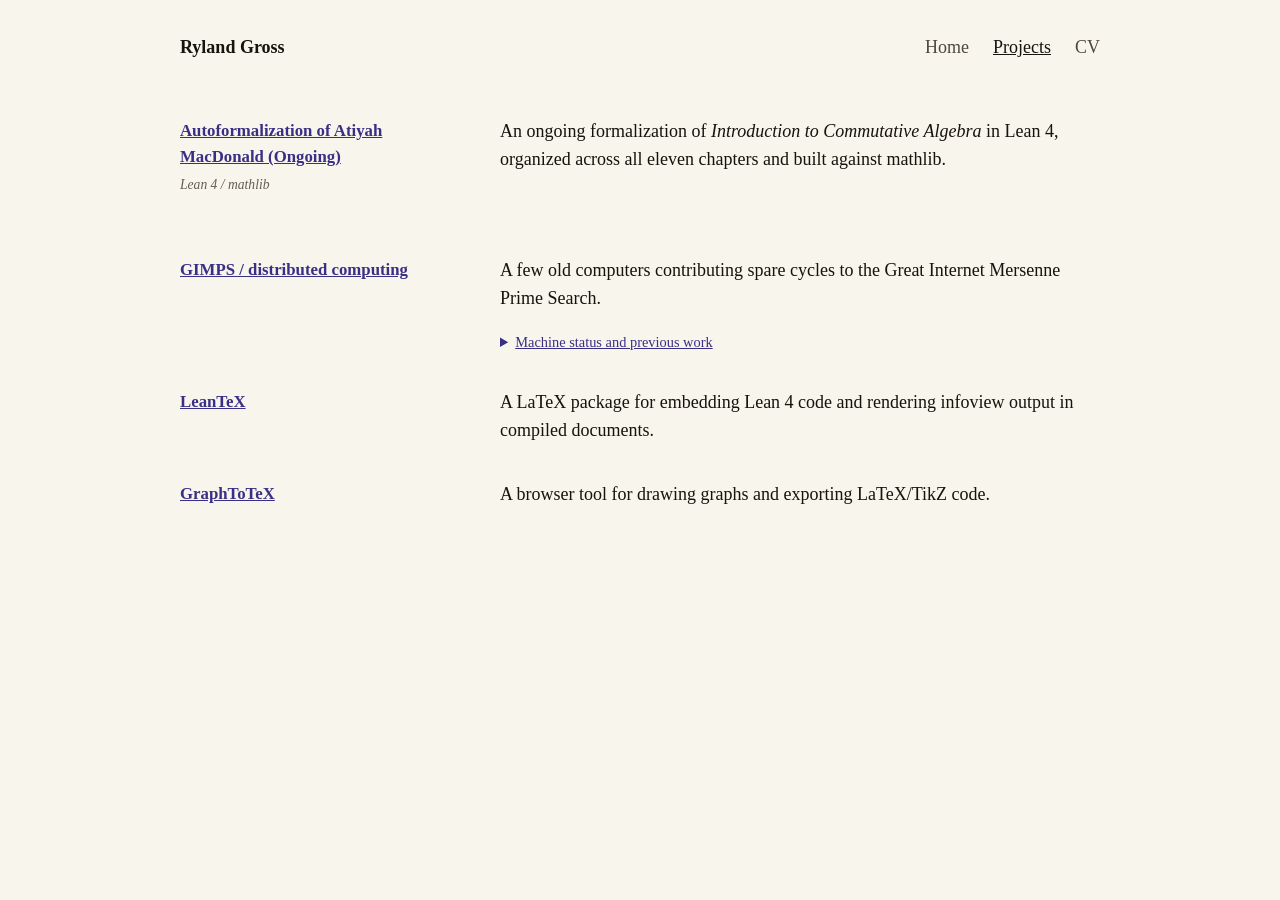
==== projects.html @ 99336fa5 "Simplify website and reorganize projects" ====
<!DOCTYPE html>
<html lang="en">
<head>
  <meta charset="utf-8" />
  <meta name="viewport" content="width=device-width, initial-scale=1" />
  <meta name="description" content="Projects by Ryland Gross." />
  <title>Projects | Ryland Gross</title>
  <link rel="stylesheet" href="styles.css?v=20260818b" />
</head>
<body>
  <div class="page-shell">
    <header class="site-header">
      <a class="wordmark" href="index.html">Ryland Gross</a>
      <nav aria-label="Main navigation">
        <a href="index.html">Home</a>
        <a href="projects.html" aria-current="page">Projects</a>
        <a href="CV.pdf">CV</a>
      </nav>
    </header>

    <main class="projects-list">
      <article class="project project-primary">
        <div class="project-name">
          <h2><a href="https://github.com/rgrossharv/fullyformalatiyahmacdonald" target="_blank" rel="noreferrer">Autoformalization of Atiyah MacDonald (Ongoing)</a></h2>
          <p class="project-meta">Lean 4 / mathlib</p>
        </div>
        <div class="project-copy">
          <p>
            An ongoing formalization of <cite>Introduction to Commutative Algebra</cite>
            in Lean 4, organized across all eleven chapters and built against mathlib.
          </p>
        </div>
      </article>

      <article class="project">
        <div class="project-name">
          <h2><a href="https://www.mersenne.org/" target="_blank" rel="noreferrer">GIMPS / distributed computing</a></h2>
        </div>
        <div class="project-copy">
          <p>
            A few old computers contributing spare cycles to the Great Internet
            Mersenne Prime Search.
          </p>
          <details class="status-drawer">
            <summary>Machine status and previous work</summary>
            <div id="gimps-status" aria-live="polite">
              <p>Loading status&hellip;</p>
            </div>
            <div id="gimps-completed" aria-live="polite"></div>
          </details>
        </div>
      </article>

      <article class="project">
        <div class="project-name">
          <h2><a href="https://rgrossharv.github.io/LeanTeX/" target="_blank" rel="noreferrer">LeanTeX</a></h2>
        </div>
        <div class="project-copy">
          <p>
            A LaTeX package for embedding Lean 4 code and rendering infoview output
            in compiled documents.
          </p>
        </div>
      </article>

      <article class="project">
        <div class="project-name">
          <h2><a href="https://graphtotex.com" target="_blank" rel="noreferrer">GraphToTeX</a></h2>
        </div>
        <div class="project-copy">
          <p>A browser tool for drawing graphs and exporting LaTeX/TikZ code.</p>
        </div>
      </article>
    </main>
  </div>
  <script src="projects.js?v=20260818b" defer></script>
</body>
</html>
---- styles.css ----
* {
  box-sizing: border-box;
}

body {
  margin: 0;
  color: #17130d;
  background: #f8f5ed;
  font-family: Georgia, "Times New Roman", serif;
  font-size: 18px;
  line-height: 1.55;
}

a {
  color: #392f85;
}

a:hover {
  color: #7d271f;
}

.page-shell {
  width: min(920px, calc(100% - 40px));
  margin: 0 auto;
  padding: 34px 0 60px;
}

.site-header {
  display: flex;
  align-items: baseline;
  justify-content: space-between;
  gap: 24px;
  margin-bottom: 52px;
}

.wordmark {
  color: inherit;
  font-weight: 700;
  text-decoration: none;
}

.site-header nav {
  display: flex;
  gap: 24px;
}

.site-header nav a {
  color: #4e473f;
  text-decoration: none;
}

.site-header nav a:hover,
.site-header nav a[aria-current="page"] {
  color: #17130d;
  text-decoration: underline;
}

h1 {
  margin: 0 0 24px;
  font-size: 1.55rem;
}

h2 {
  margin: 0 0 4px;
  font-size: 1.05rem;
}

p {
  margin: 0 0 1em;
}

.home-layout {
  display: grid;
  grid-template-columns: minmax(0, 1fr) 300px;
  gap: 52px;
  align-items: center;
}

.portrait {
  display: block;
  width: 100%;
  aspect-ratio: 4 / 5;
  object-fit: cover;
  object-position: 42% 52%;
}

.contact-list {
  margin: 22px 0 0;
}

.contact-list div {
  display: grid;
  grid-template-columns: 72px minmax(0, 1fr);
  gap: 12px;
}

.contact-list dt {
  font-weight: 700;
}

.contact-list dd {
  margin: 0;
  overflow-wrap: anywhere;
}

.projects-list {
  padding-top: 4px;
}

.project {
  display: grid;
  grid-template-columns: minmax(210px, 280px) minmax(0, 1fr);
  gap: 40px;
  align-items: start;
  margin-bottom: 36px;
}

.project-primary {
  margin-bottom: 54px;
}

.project-copy p:last-child {
  margin-bottom: 0;
}

.project-meta {
  margin-bottom: 8px;
  color: #645e55;
  font-size: 0.85rem;
  font-style: italic;
}

.status-drawer {
  margin-top: 8px;
  font-size: 0.9rem;
}

.status-drawer summary {
  color: #392f85;
  cursor: pointer;
  text-decoration: underline;
}

.gimps-card,
.gimps-completed-result {
  margin-top: 12px;
}

.gimps-card-header {
  display: flex;
  justify-content: space-between;
  gap: 16px;
}

.gimps-card h4,
.gimps-card p,
.gimps-completed-result p {
  margin-bottom: 0;
}

.status-pill {
  color: #645e55;
  font-size: 0.8rem;
}

.status-pill-running {
  color: #315a3c;
}

@media (max-width: 650px) {
  body {
    font-size: 17px;
  }

  .page-shell {
    width: min(920px, calc(100% - 28px));
    padding-top: 22px;
  }

  .site-header {
    display: block;
    margin-bottom: 36px;
  }

  .site-header nav {
    gap: 18px;
    margin-top: 8px;
  }

  .home-layout {
    grid-template-columns: 1fr;
    gap: 30px;
  }

  .portrait {
    width: min(100%, 320px);
  }

}

@media (max-width: 520px) {
  .project {
    grid-template-columns: 1fr;
    gap: 5px;
    margin-bottom: 32px;
  }

  .project-primary {
    margin-bottom: 46px;
  }
}
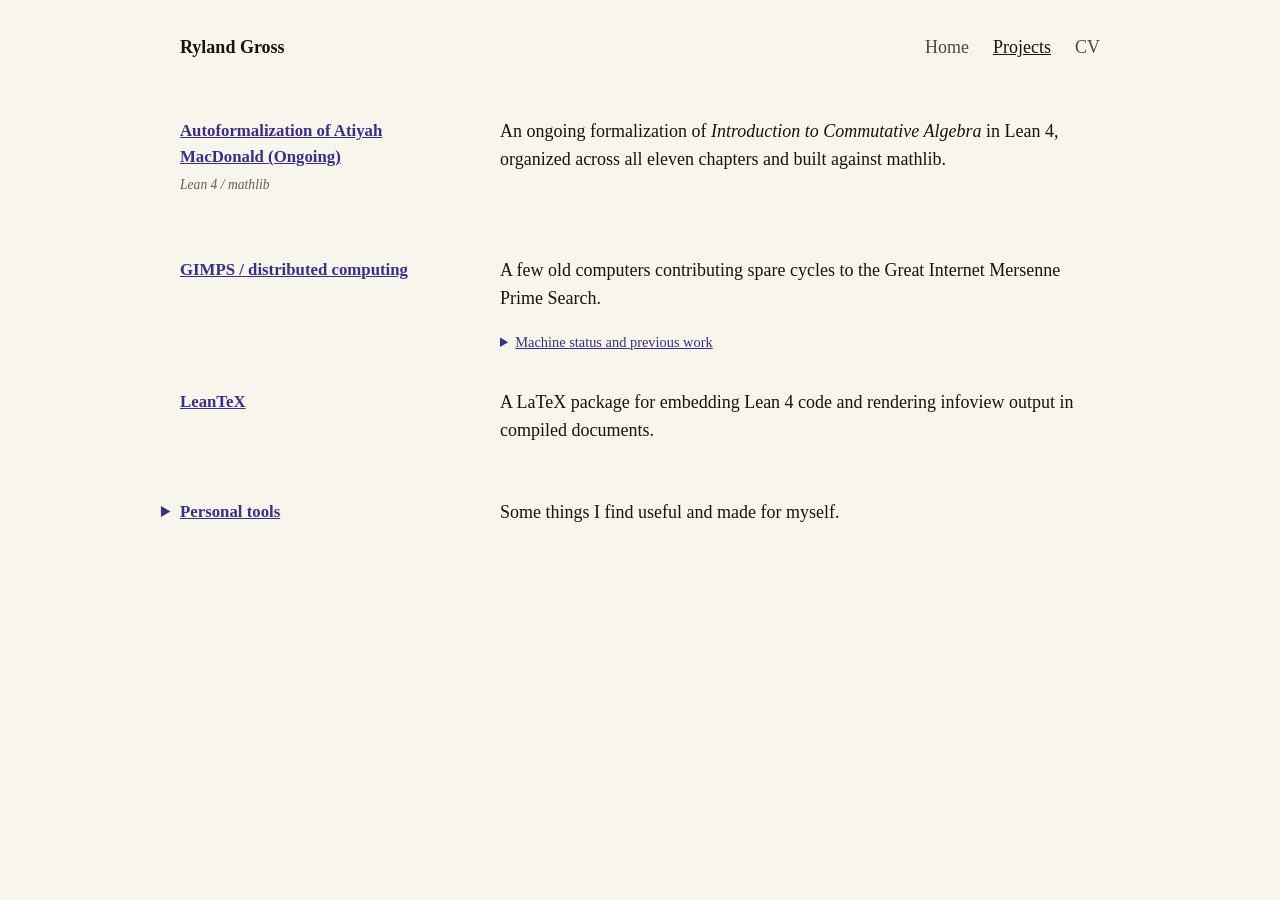
==== commit 5a3514e7: "add personal tools section" ====
--- a/projects.html
+++ b/projects.html
@@ -63,12 +63,18 @@
         </div>
       </article>
 
-      <article class="project">
+      <article class="project personal-tools">
         <div class="project-name">
-          <h2><a href="https://graphtotex.com" target="_blank" rel="noreferrer">GraphToTeX</a></h2>
+          <details>
+            <summary>Personal tools</summary>
+            <div class="personal-tools-list">
+              <p><a href="https://graphtotex.com" target="_blank" rel="noreferrer">GraphToTeX</a> — a browser tool for drawing graphs and exporting LaTeX/TikZ code.</p>
+              <p><a href="https://russian.rylandgross.com" target="_blank" rel="noreferrer">Russian</a> — Russian vocabulary study tools.</p>
+            </div>
+          </details>
         </div>
         <div class="project-copy">
-          <p>A browser tool for drawing graphs and exporting LaTeX/TikZ code.</p>
+          <p>Some things I find useful and made for myself.</p>
         </div>
       </article>
     </main>
--- a/styles.css
+++ b/styles.css
@@ -141,6 +141,37 @@
   text-decoration: underline;
 }
 
+.personal-tools {
+  margin-top: 54px;
+}
+
+.personal-tools summary {
+  color: #392f85;
+  cursor: pointer;
+  font-size: 1.05rem;
+  font-weight: 700;
+  list-style-position: outside;
+  text-decoration: underline;
+}
+
+.personal-tools summary:hover {
+  color: #7d271f;
+}
+
+.personal-tools details {
+  font-size: 1rem;
+}
+
+.personal-tools-list {
+  margin-top: 14px;
+  font-size: 0.9rem;
+  font-weight: 400;
+}
+
+.personal-tools-list p:last-child {
+  margin-bottom: 0;
+}
+
 .gimps-card,
 .gimps-completed-result {
   margin-top: 12px;
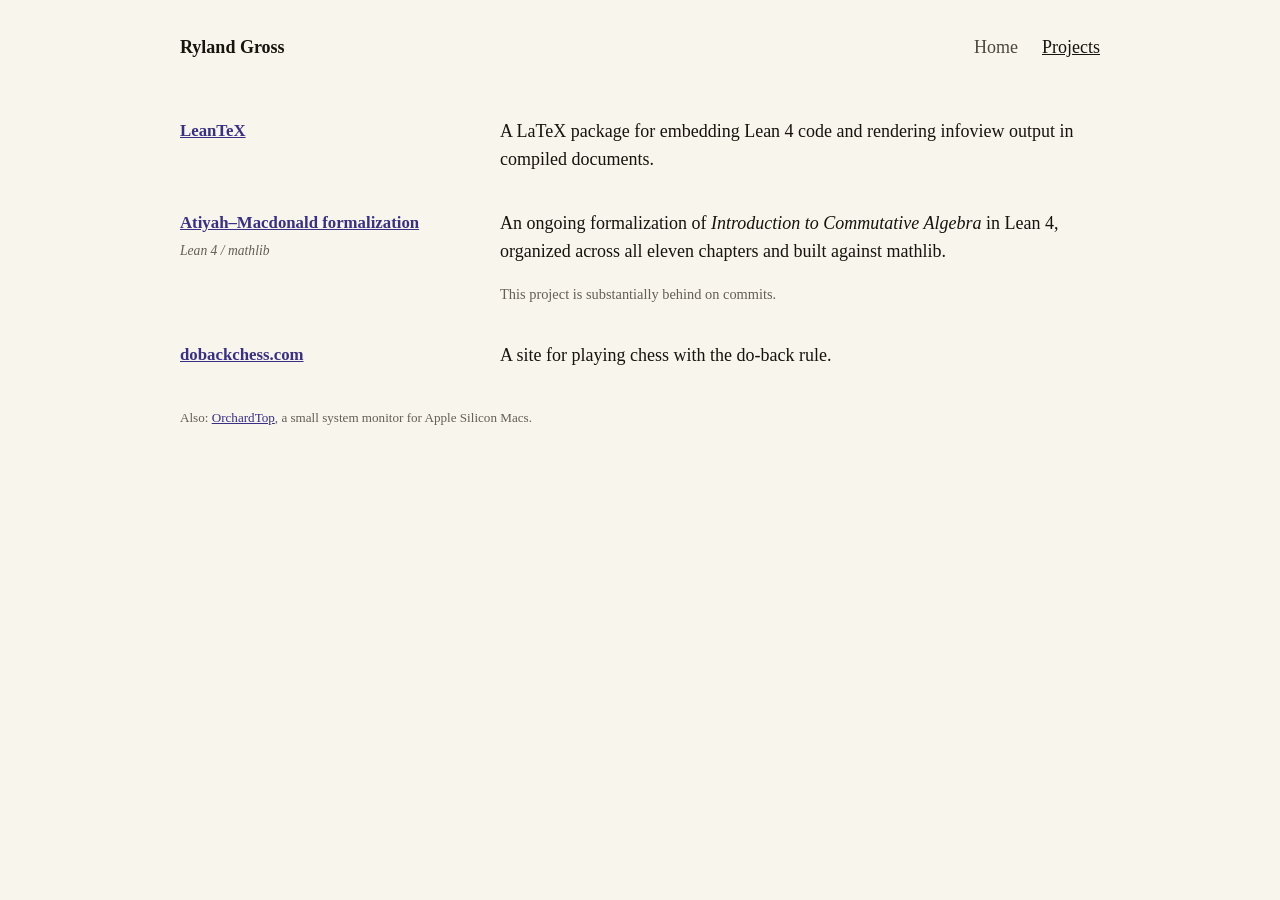
==== commit 2f385fec: "Simplify personal site" ====
--- a/projects.html
+++ b/projects.html
@@ -5,7 +5,7 @@
   <meta name="viewport" content="width=device-width, initial-scale=1" />
   <meta name="description" content="Projects by Ryland Gross." />
   <title>Projects | Ryland Gross</title>
-  <link rel="stylesheet" href="styles.css?v=20260818b" />
+  <link rel="stylesheet" href="styles.css?v=20260926" />
 </head>
 <body>
   <div class="page-shell">
@@ -14,43 +14,10 @@
       <nav aria-label="Main navigation">
         <a href="index.html">Home</a>
         <a href="projects.html" aria-current="page">Projects</a>
-        <a href="CV.pdf">CV</a>
       </nav>
     </header>
 
     <main class="projects-list">
-      <article class="project project-primary">
-        <div class="project-name">
-          <h2><a href="https://github.com/rgrossharv/fullyformalatiyahmacdonald" target="_blank" rel="noreferrer">Autoformalization of Atiyah MacDonald (Ongoing)</a></h2>
-          <p class="project-meta">Lean 4 / mathlib</p>
-        </div>
-        <div class="project-copy">
-          <p>
-            An ongoing formalization of <cite>Introduction to Commutative Algebra</cite>
-            in Lean 4, organized across all eleven chapters and built against mathlib.
-          </p>
-        </div>
-      </article>
-
-      <article class="project">
-        <div class="project-name">
-          <h2><a href="https://www.mersenne.org/" target="_blank" rel="noreferrer">GIMPS / distributed computing</a></h2>
-        </div>
-        <div class="project-copy">
-          <p>
-            A few old computers contributing spare cycles to the Great Internet
-            Mersenne Prime Search.
-          </p>
-          <details class="status-drawer">
-            <summary>Machine status and previous work</summary>
-            <div id="gimps-status" aria-live="polite">
-              <p>Loading status&hellip;</p>
-            </div>
-            <div id="gimps-completed" aria-live="polite"></div>
-          </details>
-        </div>
-      </article>
-
       <article class="project">
         <div class="project-name">
           <h2><a href="https://rgrossharv.github.io/LeanTeX/" target="_blank" rel="noreferrer">LeanTeX</a></h2>
@@ -63,22 +30,36 @@
         </div>
       </article>
 
-      <article class="project personal-tools">
+      <article class="project">
         <div class="project-name">
-          <details>
-            <summary>Personal tools</summary>
-            <div class="personal-tools-list">
-              <p><a href="https://graphtotex.com" target="_blank" rel="noreferrer">GraphToTeX</a> — a browser tool for drawing graphs and exporting LaTeX/TikZ code.</p>
-              <p><a href="https://russian.rylandgross.com" target="_blank" rel="noreferrer">Russian</a> — Russian vocabulary study tools.</p>
-            </div>
-          </details>
+          <h2><a href="https://github.com/rgrossharv/fullyformalatiyahmacdonald" target="_blank" rel="noreferrer">Atiyah–Macdonald formalization</a></h2>
+          <p class="project-meta">Lean 4 / mathlib</p>
         </div>
         <div class="project-copy">
-          <p>Some things I find useful and made for myself.</p>
+          <p>
+            An ongoing formalization of <cite>Introduction to Commutative Algebra</cite>
+            in Lean 4, organized across all eleven chapters and built against mathlib.
+          </p>
+          <p class="project-note">This project is substantially behind on commits.</p>
         </div>
       </article>
+
+      <article class="project">
+        <div class="project-name">
+          <h2><a href="https://dobackchess.com/" target="_blank" rel="noreferrer">dobackchess.com</a></h2>
+        </div>
+        <div class="project-copy">
+          <p>
+            A site for playing chess with the do-back rule.
+          </p>
+        </div>
+      </article>
+
+      <p class="project-aside">
+        Also: <a href="https://github.com/rgrossharv/orchardtop" target="_blank" rel="noreferrer">OrchardTop</a>,
+        a small system monitor for Apple Silicon Macs.
+      </p>
     </main>
   </div>
-  <script src="projects.js?v=20260818b" defer></script>
 </body>
 </html>
--- a/styles.css
+++ b/styles.css
@@ -71,8 +71,8 @@
 
 .home-layout {
   display: grid;
-  grid-template-columns: minmax(0, 1fr) 300px;
-  gap: 52px;
+  grid-template-columns: minmax(0, 1fr) 340px;
+  gap: 42px;
   align-items: center;
 }
 
@@ -115,10 +115,6 @@
   margin-bottom: 36px;
 }
 
-.project-primary {
-  margin-bottom: 54px;
-}
-
 .project-copy p:last-child {
   margin-bottom: 0;
 }
@@ -130,72 +126,15 @@
   font-style: italic;
 }
 
-.status-drawer {
-  margin-top: 8px;
+.project-note,
+.project-aside {
   font-size: 0.9rem;
+  color: #645e55;
 }
 
-.status-drawer summary {
-  color: #392f85;
-  cursor: pointer;
-  text-decoration: underline;
-}
-
-.personal-tools {
-  margin-top: 54px;
-}
-
-.personal-tools summary {
-  color: #392f85;
-  cursor: pointer;
-  font-size: 1.05rem;
-  font-weight: 700;
-  list-style-position: outside;
-  text-decoration: underline;
-}
-
-.personal-tools summary:hover {
-  color: #7d271f;
-}
-
-.personal-tools details {
-  font-size: 1rem;
-}
-
-.personal-tools-list {
-  margin-top: 14px;
-  font-size: 0.9rem;
-  font-weight: 400;
-}
-
-.personal-tools-list p:last-child {
-  margin-bottom: 0;
-}
-
-.gimps-card,
-.gimps-completed-result {
-  margin-top: 12px;
-}
-
-.gimps-card-header {
-  display: flex;
-  justify-content: space-between;
-  gap: 16px;
-}
-
-.gimps-card h4,
-.gimps-card p,
-.gimps-completed-result p {
-  margin-bottom: 0;
-}
-
-.status-pill {
-  color: #645e55;
-  font-size: 0.8rem;
-}
-
-.status-pill-running {
-  color: #315a3c;
+.project-aside {
+  margin-top: 4px;
+  font-size: 0.82rem;
 }
 
 @media (max-width: 650px) {
@@ -224,7 +163,7 @@
   }
 
   .portrait {
-    width: min(100%, 320px);
+    width: min(100%, 340px);
   }
 
 }
@@ -236,7 +175,4 @@
     margin-bottom: 32px;
   }
 
-  .project-primary {
-    margin-bottom: 46px;
-  }
 }
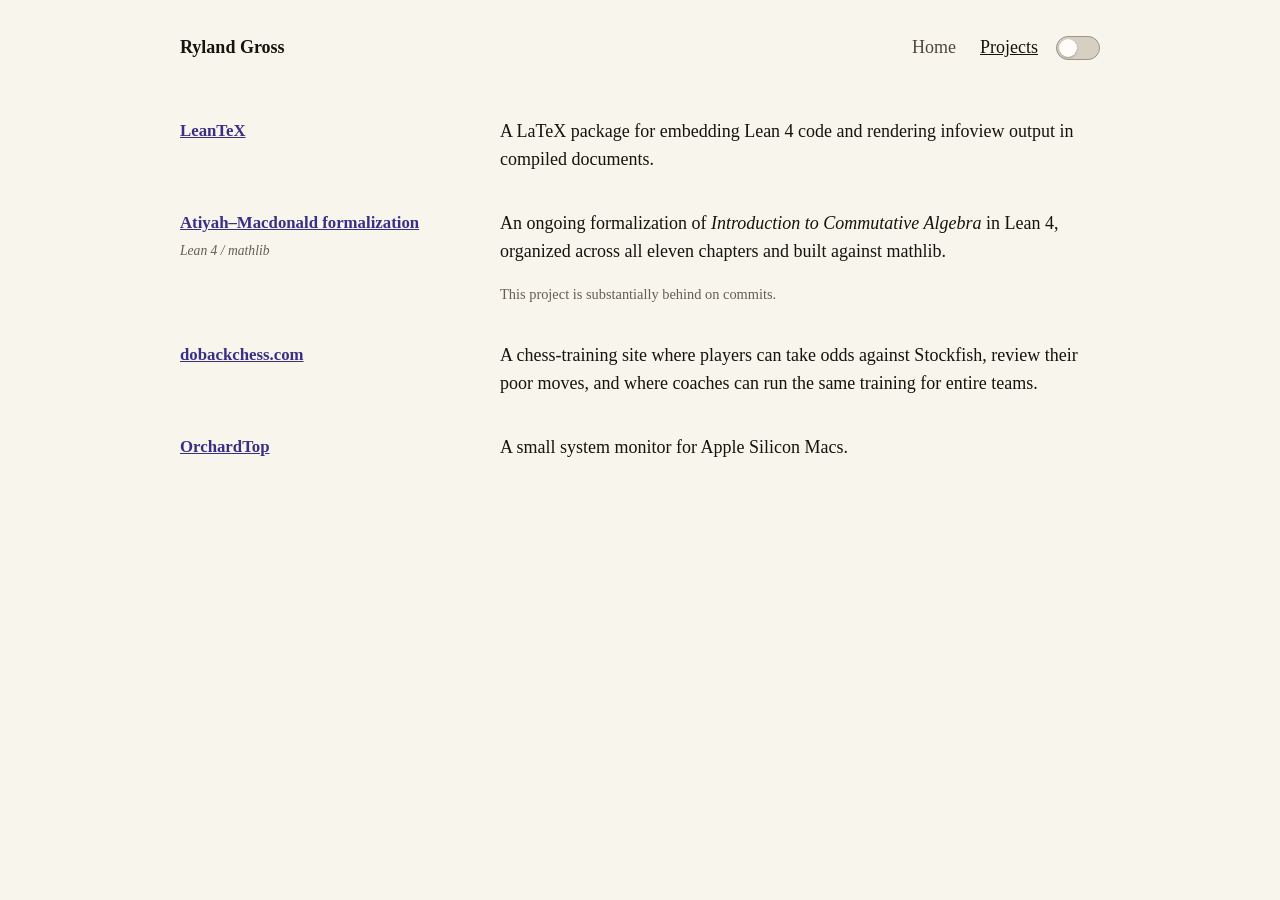
==== commit 70c5885d: "update and further simplify personal site and give extra details about dobackchess.com" ====
--- a/projects.html
+++ b/projects.html
@@ -5,16 +5,36 @@
   <meta name="viewport" content="width=device-width, initial-scale=1" />
   <meta name="description" content="Projects by Ryland Gross." />
   <title>Projects | Ryland Gross</title>
-  <link rel="stylesheet" href="styles.css?v=20260926" />
+  <link rel="stylesheet" href="styles.css?v=20260926c" />
+  <script>
+    (() => {
+      let savedTheme = null;
+      try {
+        savedTheme = localStorage.getItem("theme");
+      } catch (_) {
+        // Use the system preference when storage is unavailable.
+      }
+
+      const theme = savedTheme === "dark" || savedTheme === "light"
+        ? savedTheme
+        : window.matchMedia("(prefers-color-scheme: dark)").matches ? "dark" : "light";
+      document.documentElement.dataset.theme = theme;
+    })();
+  </script>
 </head>
 <body>
   <div class="page-shell">
     <header class="site-header">
       <a class="wordmark" href="index.html">Ryland Gross</a>
-      <nav aria-label="Main navigation">
-        <a href="index.html">Home</a>
-        <a href="projects.html" aria-current="page">Projects</a>
-      </nav>
+      <div class="header-actions">
+        <nav aria-label="Main navigation">
+          <a href="index.html">Home</a>
+          <a href="projects.html" aria-current="page">Projects</a>
+        </nav>
+        <button class="theme-toggle" type="button" role="switch" aria-checked="false" aria-label="Toggle dark mode">
+          <span class="theme-toggle-thumb" aria-hidden="true"></span>
+        </button>
+      </div>
     </header>
 
     <main class="projects-list">
@@ -50,16 +70,23 @@
         </div>
         <div class="project-copy">
           <p>
-            A site for playing chess with the do-back rule.
+            A chess-training site where players can take odds against Stockfish,
+            review their poor moves, and where coaches can run the same training
+            for entire teams.
           </p>
         </div>
       </article>
 
-      <p class="project-aside">
-        Also: <a href="https://github.com/rgrossharv/orchardtop" target="_blank" rel="noreferrer">OrchardTop</a>,
-        a small system monitor for Apple Silicon Macs.
-      </p>
+      <article class="project">
+        <div class="project-name">
+          <h2><a href="https://github.com/rgrossharv/orchardtop" target="_blank" rel="noreferrer">OrchardTop</a></h2>
+        </div>
+        <div class="project-copy">
+          <p>A small system monitor for Apple Silicon Macs.</p>
+        </div>
+      </article>
     </main>
   </div>
+  <script src="theme.js?v=20260926c" defer></script>
 </body>
 </html>
--- a/styles.css
+++ b/styles.css
@@ -1,22 +1,67 @@
+:root {
+  color-scheme: light;
+  --background: #f8f5ed;
+  --text: #17130d;
+  --link: #392f85;
+  --link-hover: #7d271f;
+  --nav-link: #4e473f;
+  --muted: #645e55;
+  --toggle-track: #d6cfc3;
+  --toggle-border: #9c9488;
+  --toggle-thumb: #fffdf8;
+}
+
+html[data-theme="dark"] {
+  color-scheme: dark;
+  --background: #181613;
+  --text: #f0ece4;
+  --link: #beb7ff;
+  --link-hover: #ffb5a9;
+  --nav-link: #c7c0b6;
+  --muted: #b5ada1;
+  --toggle-track: #55504a;
+  --toggle-border: #918a80;
+  --toggle-thumb: #f0ece4;
+}
+
+@media (prefers-color-scheme: dark) {
+  html:not([data-theme]) {
+    color-scheme: dark;
+    --background: #181613;
+    --text: #f0ece4;
+    --link: #beb7ff;
+    --link-hover: #ffb5a9;
+    --nav-link: #c7c0b6;
+    --muted: #b5ada1;
+    --toggle-track: #55504a;
+    --toggle-border: #918a80;
+    --toggle-thumb: #f0ece4;
+  }
+
+  html:not([data-theme]) .theme-toggle-thumb {
+    transform: translateX(20px);
+  }
+}
+
 * {
   box-sizing: border-box;
 }
 
 body {
   margin: 0;
-  color: #17130d;
-  background: #f8f5ed;
+  color: var(--text);
+  background: var(--background);
   font-family: Georgia, "Times New Roman", serif;
   font-size: 18px;
   line-height: 1.55;
 }
 
 a {
-  color: #392f85;
+  color: var(--link);
 }
 
 a:hover {
-  color: #7d271f;
+  color: var(--link-hover);
 }
 
 .page-shell {
@@ -44,15 +89,57 @@
   gap: 24px;
 }
 
+.header-actions {
+  display: flex;
+  align-items: center;
+  gap: 18px;
+}
+
 .site-header nav a {
-  color: #4e473f;
+  color: var(--nav-link);
   text-decoration: none;
 }
 
 .site-header nav a:hover,
 .site-header nav a[aria-current="page"] {
-  color: #17130d;
+  color: var(--text);
   text-decoration: underline;
+}
+
+.theme-toggle {
+  display: inline-flex;
+  width: 44px;
+  height: 24px;
+  flex: 0 0 auto;
+  align-items: center;
+  padding: 2px;
+  border: 1px solid var(--toggle-border);
+  border-radius: 999px;
+  background: var(--toggle-track);
+  cursor: pointer;
+}
+
+.theme-toggle:hover {
+  border-color: var(--link);
+}
+
+.theme-toggle:focus-visible {
+  outline: 2px solid var(--link);
+  outline-offset: 3px;
+}
+
+.theme-toggle-thumb {
+  display: block;
+  width: 18px;
+  height: 18px;
+  border-radius: 50%;
+  background: var(--toggle-thumb);
+  box-shadow: 0 1px 2px rgb(0 0 0 / 25%);
+  transition: transform 160ms ease;
+}
+
+html[data-theme="dark"] .theme-toggle-thumb {
+  transform: translateX(20px);
 }
 
 h1 {
@@ -121,20 +208,14 @@
 
 .project-meta {
   margin-bottom: 8px;
-  color: #645e55;
+  color: var(--muted);
   font-size: 0.85rem;
   font-style: italic;
 }
 
-.project-note,
-.project-aside {
+.project-note {
   font-size: 0.9rem;
-  color: #645e55;
-}
-
-.project-aside {
-  margin-top: 4px;
-  font-size: 0.82rem;
+  color: var(--muted);
 }
 
 @media (max-width: 650px) {
@@ -152,9 +233,14 @@
     margin-bottom: 36px;
   }
 
+  .header-actions {
+    justify-content: space-between;
+    margin-top: 8px;
+  }
+
   .site-header nav {
     gap: 18px;
-    margin-top: 8px;
+    margin-top: 0;
   }
 
   .home-layout {
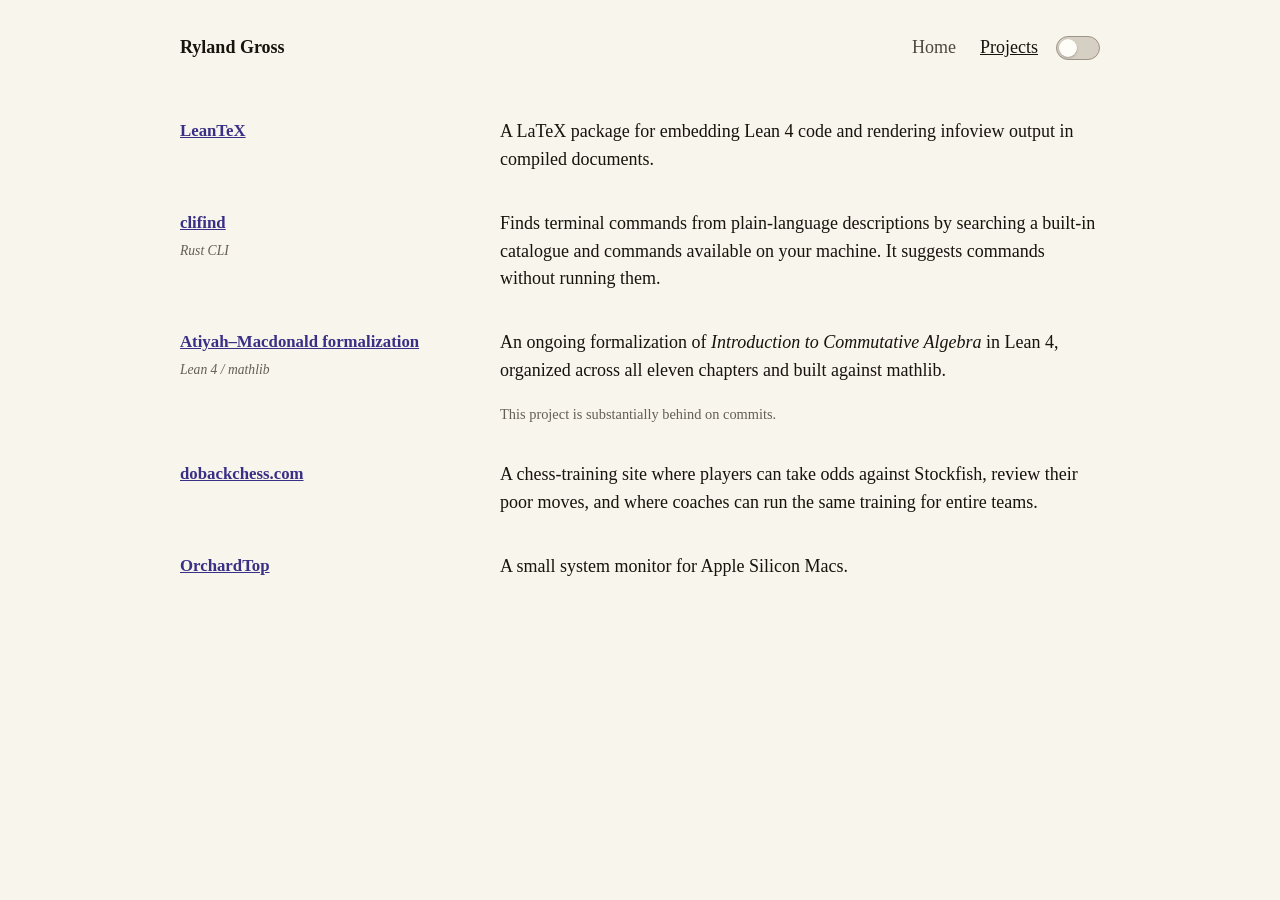
==== commit ecd26461: "Add Clifind to projects page" ====
--- a/projects.html
+++ b/projects.html
@@ -52,6 +52,20 @@
 
       <article class="project">
         <div class="project-name">
+          <h2><a href="https://github.com/rgrossharv/clifind" target="_blank" rel="noreferrer">clifind</a></h2>
+          <p class="project-meta">Rust CLI</p>
+        </div>
+        <div class="project-copy">
+          <p>
+            Finds terminal commands from plain-language descriptions by searching
+            a built-in catalogue and commands available on your machine. It suggests
+            commands without running them.
+          </p>
+        </div>
+      </article>
+
+      <article class="project">
+        <div class="project-name">
           <h2><a href="https://github.com/rgrossharv/fullyformalatiyahmacdonald" target="_blank" rel="noreferrer">Atiyah–Macdonald formalization</a></h2>
           <p class="project-meta">Lean 4 / mathlib</p>
         </div>
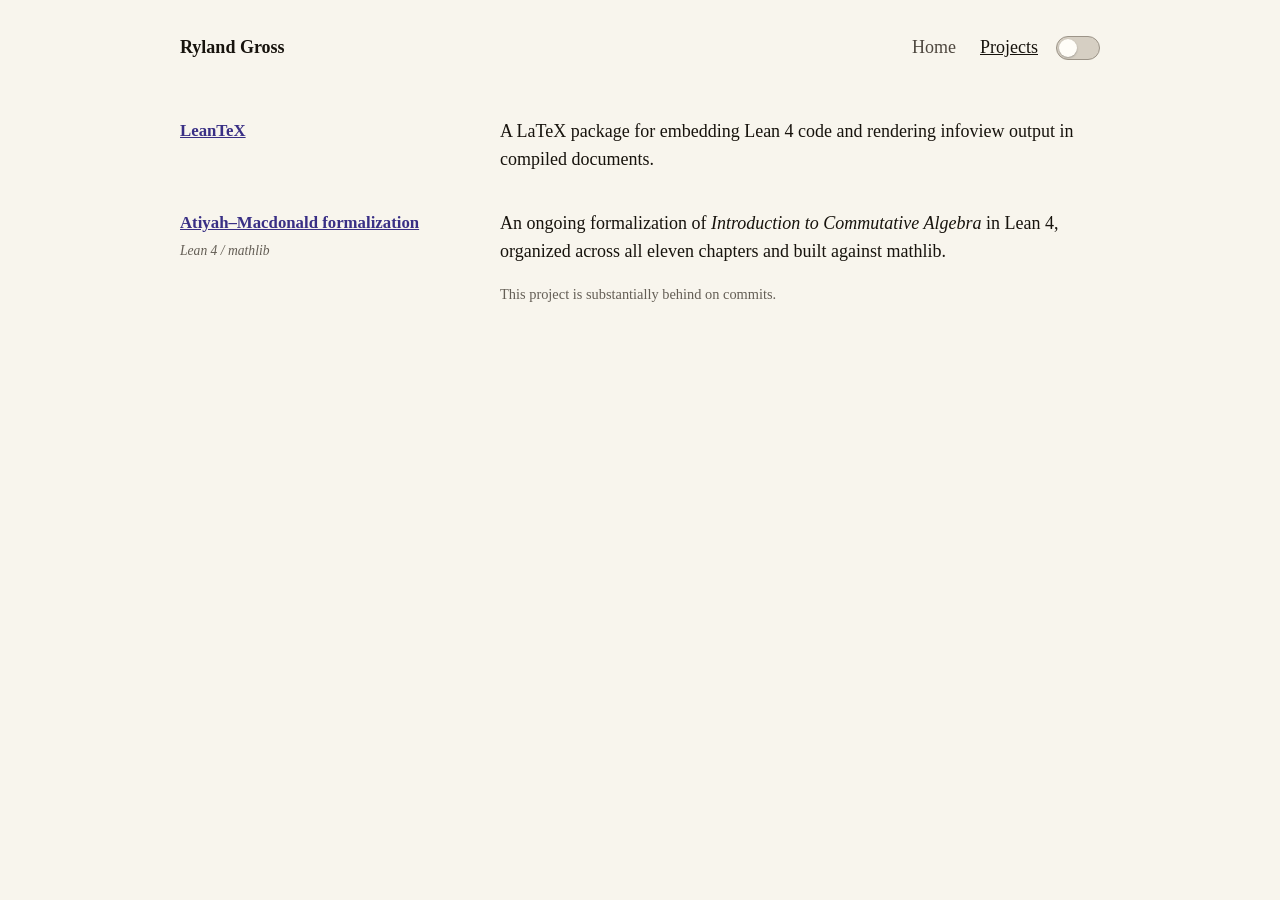
==== commit 7859259a: "add schedule" ====
--- a/projects.html
+++ b/projects.html
@@ -52,20 +52,6 @@
 
       <article class="project">
         <div class="project-name">
-          <h2><a href="https://github.com/rgrossharv/clifind" target="_blank" rel="noreferrer">clifind</a></h2>
-          <p class="project-meta">Rust CLI</p>
-        </div>
-        <div class="project-copy">
-          <p>
-            Finds terminal commands from plain-language descriptions by searching
-            a built-in catalogue and commands available on your machine. It suggests
-            commands without running them.
-          </p>
-        </div>
-      </article>
-
-      <article class="project">
-        <div class="project-name">
           <h2><a href="https://github.com/rgrossharv/fullyformalatiyahmacdonald" target="_blank" rel="noreferrer">Atiyah–Macdonald formalization</a></h2>
           <p class="project-meta">Lean 4 / mathlib</p>
         </div>
@@ -77,28 +63,6 @@
           <p class="project-note">This project is substantially behind on commits.</p>
         </div>
       </article>
-
-      <article class="project">
-        <div class="project-name">
-          <h2><a href="https://dobackchess.com/" target="_blank" rel="noreferrer">dobackchess.com</a></h2>
-        </div>
-        <div class="project-copy">
-          <p>
-            A chess-training site where players can take odds against Stockfish,
-            review their poor moves, and where coaches can run the same training
-            for entire teams.
-          </p>
-        </div>
-      </article>
-
-      <article class="project">
-        <div class="project-name">
-          <h2><a href="https://github.com/rgrossharv/orchardtop" target="_blank" rel="noreferrer">OrchardTop</a></h2>
-        </div>
-        <div class="project-copy">
-          <p>A small system monitor for Apple Silicon Macs.</p>
-        </div>
-      </article>
     </main>
   </div>
   <script src="theme.js?v=20260926c" defer></script>
--- a/styles.css
+++ b/styles.css
@@ -22,6 +22,12 @@
   --toggle-track: #55504a;
   --toggle-border: #918a80;
   --toggle-thumb: #f0ece4;
+  --calendar-grid: #49443e;
+  --calendar-grid-minor: #37332f;
+  --calendar-surface: #211e1a;
+  --calendar-event: #d8d5d2;
+  --calendar-event-text: #24211f;
+  --calendar-now: #4220d8;
 }
 
 @media (prefers-color-scheme: dark) {
@@ -36,11 +42,26 @@
     --toggle-track: #55504a;
     --toggle-border: #918a80;
     --toggle-thumb: #f0ece4;
+    --calendar-grid: #49443e;
+    --calendar-grid-minor: #37332f;
+    --calendar-surface: #211e1a;
+    --calendar-event: #d8d5d2;
+    --calendar-event-text: #24211f;
+    --calendar-now: #4220d8;
   }
 
   html:not([data-theme]) .theme-toggle-thumb {
     transform: translateX(20px);
   }
+}
+
+:root {
+  --calendar-grid: #dedbd4;
+  --calendar-grid-minor: #ebe8e2;
+  --calendar-surface: #fffdf8;
+  --calendar-event: #d8d5d2;
+  --calendar-event-text: #24211f;
+  --calendar-now: #4220d8;
 }
 
 * {
@@ -218,6 +239,182 @@
   color: var(--muted);
 }
 
+.schedule-shell {
+  width: min(1440px, calc(100% - 40px));
+}
+
+.schedule-heading {
+  display: flex;
+  justify-content: space-between;
+  align-items: end;
+  gap: 24px;
+  margin-bottom: 18px;
+}
+
+.schedule-heading h1 {
+  margin-bottom: 5px;
+}
+
+.schedule-heading p {
+  margin: 0;
+  color: var(--muted);
+  font-size: 0.9rem;
+}
+
+.schedule-timezone {
+  flex: 0 0 auto;
+  padding-bottom: 4px;
+  color: var(--muted);
+  font-family: Arial, Helvetica, sans-serif;
+  font-size: 0.8rem;
+  text-align: right;
+}
+
+.calendar-scroll {
+  overflow-x: auto;
+  border: 1px solid var(--calendar-grid);
+  background: var(--calendar-surface);
+  scrollbar-color: var(--toggle-border) transparent;
+}
+
+.calendar-grid {
+  --hour-height: 76px;
+  --half-hour-height: 38px;
+  min-width: 990px;
+  font-family: Arial, Helvetica, sans-serif;
+  font-size: 13px;
+}
+
+.calendar-head,
+.calendar-body {
+  display: grid;
+  grid-template-columns: 64px repeat(7, minmax(0, 1fr));
+}
+
+.calendar-head {
+  min-height: 56px;
+  border-bottom: 1px solid var(--calendar-grid);
+}
+
+.calendar-head-spacer {
+  border-right: 1px solid var(--calendar-grid);
+}
+
+.calendar-day-heading {
+  padding: 7px 8px 5px;
+  border-right: 1px solid var(--calendar-grid);
+  color: var(--muted);
+}
+
+.calendar-day-heading:last-child,
+.calendar-day:last-child {
+  border-right: 0;
+}
+
+.calendar-day-heading[aria-current="date"] {
+  color: var(--link);
+}
+
+.calendar-day-heading strong,
+.calendar-day-heading span {
+  display: block;
+}
+
+.calendar-day-heading strong {
+  font-size: 1.12rem;
+  font-weight: 500;
+}
+
+.calendar-day-heading span {
+  font-size: 0.72rem;
+}
+
+.calendar-body {
+  align-items: stretch;
+}
+
+.calendar-times {
+  position: relative;
+  border-right: 1px solid var(--calendar-grid);
+  color: var(--muted);
+  font-size: 11px;
+}
+
+.calendar-time-label {
+  position: absolute;
+  right: 7px;
+  width: 50px;
+  transform: translateY(-50%);
+  text-align: right;
+  white-space: nowrap;
+}
+
+.calendar-day {
+  position: relative;
+  border-right: 1px solid var(--calendar-grid);
+  background-color: var(--calendar-surface);
+  background-image:
+    repeating-linear-gradient(to bottom, var(--calendar-grid) 0 1px, transparent 1px var(--hour-height)),
+    repeating-linear-gradient(to bottom, transparent 0 calc(var(--half-hour-height) - 1px), var(--calendar-grid-minor) calc(var(--half-hour-height) - 1px) var(--half-hour-height), transparent var(--half-hour-height) var(--hour-height));
+}
+
+.calendar-day.is-today {
+  background-color: color-mix(in srgb, var(--calendar-surface) 94%, var(--link) 6%);
+}
+
+.calendar-event {
+  position: absolute;
+  z-index: 1;
+  display: flex;
+  flex-direction: column;
+  overflow: hidden;
+  padding: 5px 6px;
+  border-left: 4px solid #6e6a66;
+  border-radius: 4px;
+  background: var(--calendar-event);
+  color: var(--calendar-event-text);
+  line-height: 1.25;
+}
+
+.calendar-event-title {
+  font-weight: 600;
+  overflow-wrap: anywhere;
+}
+
+.calendar-event-time {
+  margin-top: 2px;
+  font-size: 0.9em;
+  overflow-wrap: anywhere;
+}
+
+.current-time-indicator {
+  position: absolute;
+  z-index: 3;
+  left: 0;
+  right: 0;
+  height: 2px;
+  background: var(--calendar-now);
+  pointer-events: none;
+}
+
+.current-time-indicator::before {
+  position: absolute;
+  top: -4px;
+  left: -1px;
+  width: 10px;
+  height: 10px;
+  border-radius: 50%;
+  background: var(--calendar-now);
+  content: "";
+}
+
+.schedule-footnote {
+  margin: 12px 0 0;
+  color: var(--muted);
+  font-family: Arial, Helvetica, sans-serif;
+  font-size: 0.82rem;
+}
+
 @media (max-width: 650px) {
   body {
     font-size: 17px;
@@ -246,6 +443,19 @@
   .home-layout {
     grid-template-columns: 1fr;
     gap: 30px;
+  }
+
+  .schedule-shell {
+    width: calc(100% - 24px);
+  }
+
+  .schedule-heading {
+    display: block;
+  }
+
+  .schedule-timezone {
+    margin-top: 10px;
+    text-align: left;
   }
 
   .portrait {
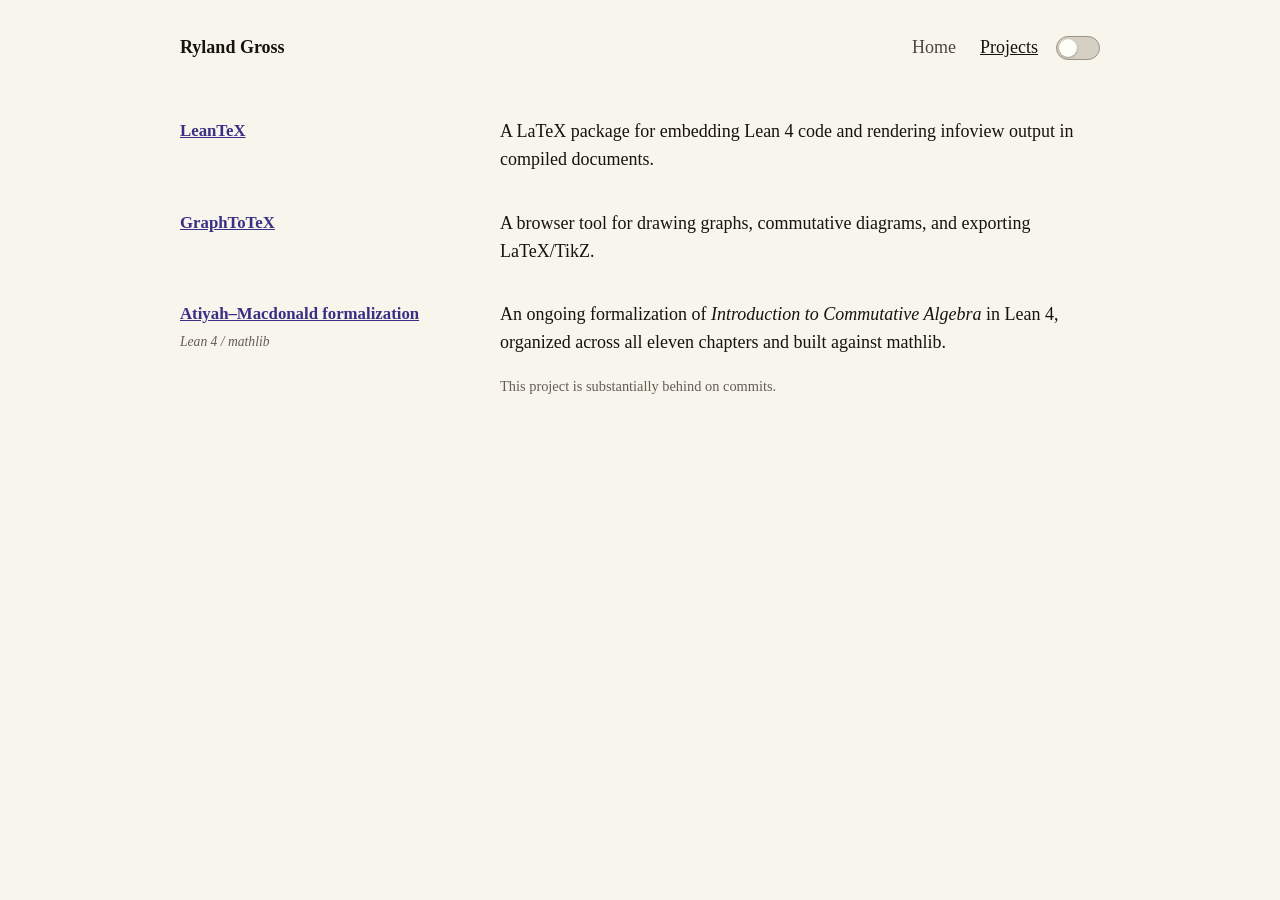
==== commit 9742205a: "Add graphtotex" ====
--- a/projects.html
+++ b/projects.html
@@ -52,6 +52,15 @@
 
       <article class="project">
         <div class="project-name">
+          <h2><a href="https://graphtotex.com" target="_blank" rel="noreferrer">GraphToTeX</a></h2>
+        </div>
+        <div class="project-copy">
+          <p>A browser tool for drawing graphs, commutative diagrams, and exporting LaTeX/TikZ.</p>
+        </div>
+      </article>
+
+      <article class="project">
+        <div class="project-name">
           <h2><a href="https://github.com/rgrossharv/fullyformalatiyahmacdonald" target="_blank" rel="noreferrer">Atiyah–Macdonald formalization</a></h2>
           <p class="project-meta">Lean 4 / mathlib</p>
         </div>
